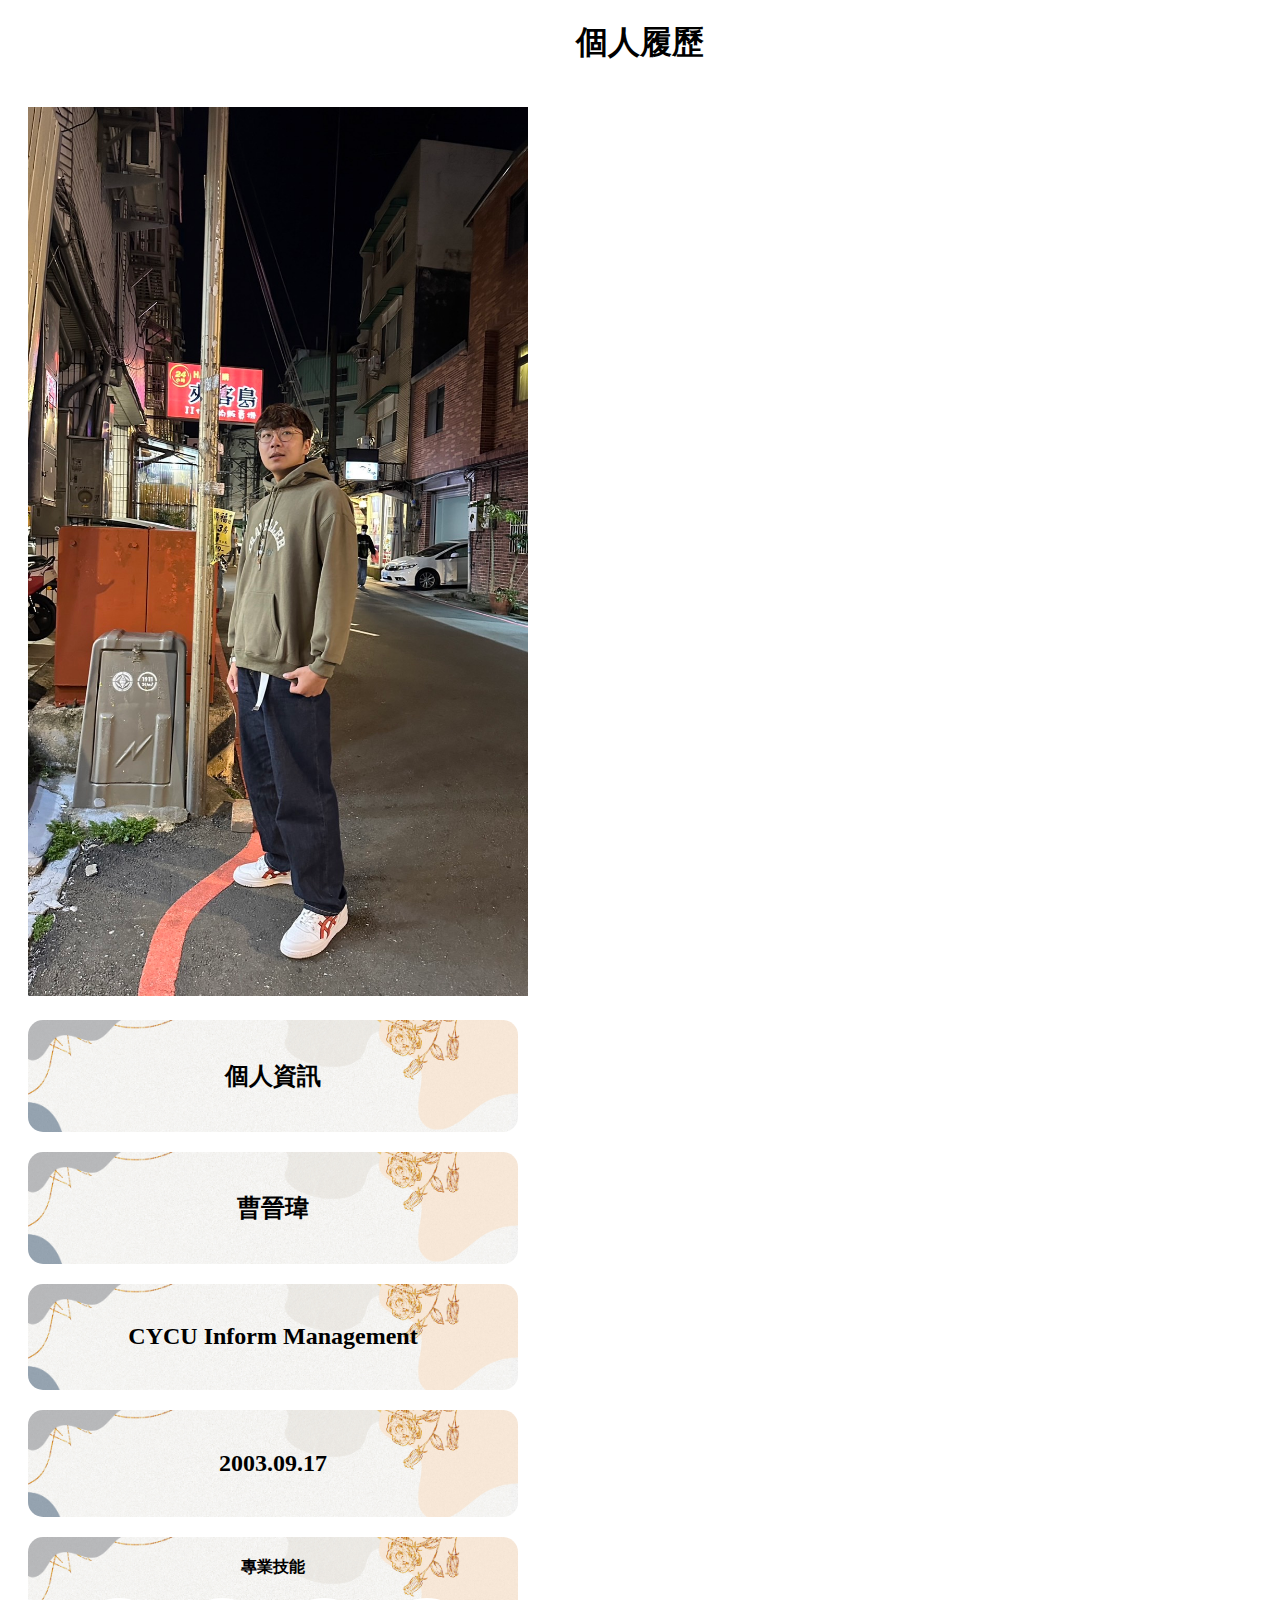
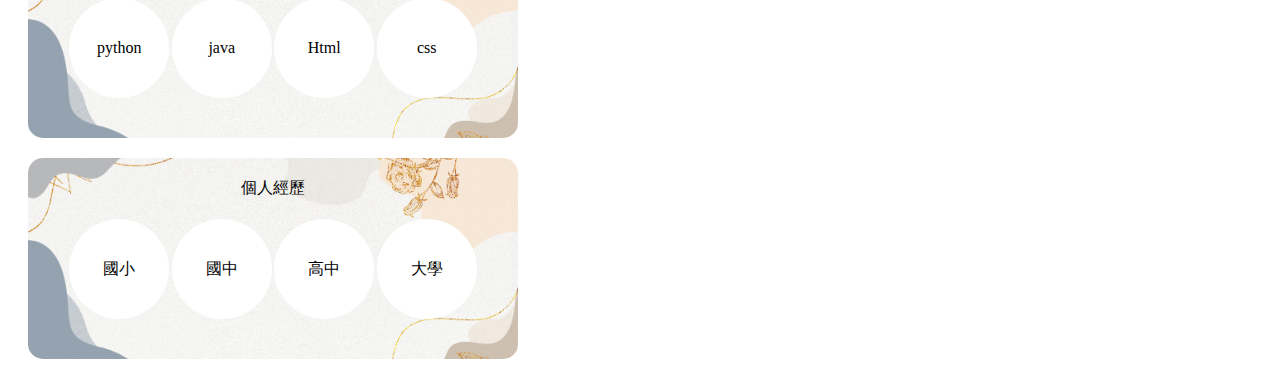
==== jim.html @ 3f8bfec7 "第一次提交" ====
<!DOCTYPE html>
<html lang="en">
<head>
    <meta charset="UTF-8">
    <meta name="viewport" content="width=device-width, initial-scale=1.0">
    <title>個人履歷</title>
    <link rel="stylesheet" href="style.css"
</head>

<body>
    <header>
        <h1>個人履歷</h1>
    </header>

    <main>
        <article>
            <section>
                <img src="img/123.jpg" alt="Description of the image"  width="500" >
            </section>
            <section >
                <div class="card">
                    <div >
                        <h2>個人資訊</h2>
                    </div>
                </div>
            </section>
            <section>
                <div class="card">
                    <h2>曹晉瑋</h2>
                </div>
            </section>
            <section>
                <div class="card">
                    <h2>CYCU Inform Management</h2>
                </div>
            </section>
            <section>
                <div class="card">
                    <h2>2003.09.17</h2>
                </div>
            </section>
            <section>
                
                <div class="card">
                    <a><b>專業技能</b></a>
                    <div class="fix-typesetting">
                        <div class="fix" mar>
                            <p>python<p>
                        </div>
                        <div class="fix">
                            <p>java</p>
                        </div>
                        <div class="fix">
                            <p>Html</p>
                        </div>
                        <div class="fix">
                            <p>css</p>
                        </div>
                    </div>
                </div>
            </section>
            <section>
                <div class="card1">
                    <a>個人經歷</a>
                    <div class="fix-typesetting">
                        <div class="fix" mar>
                            <p>國小<p>
                        </div>
                        <div class="fix">
                            <p>國中</p>
                        </div>
                        <div class="fix">
                            <p>高中</p>
                        </div>
                        <div class="fix">
                            <p>大學</p>
                        </div>
                    </div>
                    
                </div>
            </section>
        </article>
        
    </main>
</body>
</html>
---- style.css ----
.card{
   background-image: url(img/61aef65f10f9d1638856287772.jpg);
   background-size: cover;
   padding: 20px;
   margin: 20px 10px;
   border-radius: 15px;
   margin-left: auto;
}

.card1{
   background-image: url(img/61aef65f10f9d1638856287772.jpg);
   background-size: cover;
   padding: 20px;
   margin: 20px 10px;
   border-radius: 15px;
   margin-left: auto;
}
main{
   padding: 20px;
}

article{  
   float: left;
}

.mugshot{
   background-image: url(img/61aef65f10f9d1638856287772.jpg);

}

h2,h1{
   
   text-align: center;
   display: flex;
   justify-content: center;
   align-items: center;
   color: black;
   text-align: center;
}


.fix-typesetting{
   display: flex;
   justify-content: space-around;
   margin: 20px;
}

.fix{
   width: 100px;
   height: 100px;
   background-color: white;
   border-radius: 50%; 
   display: flex;
   justify-content: center;
   align-items: center;
   text-align: center;
   
}

.fix p{
   margin: 0;
}

a{

   text-align: center;
   display: flex;
   justify-content: center;
}
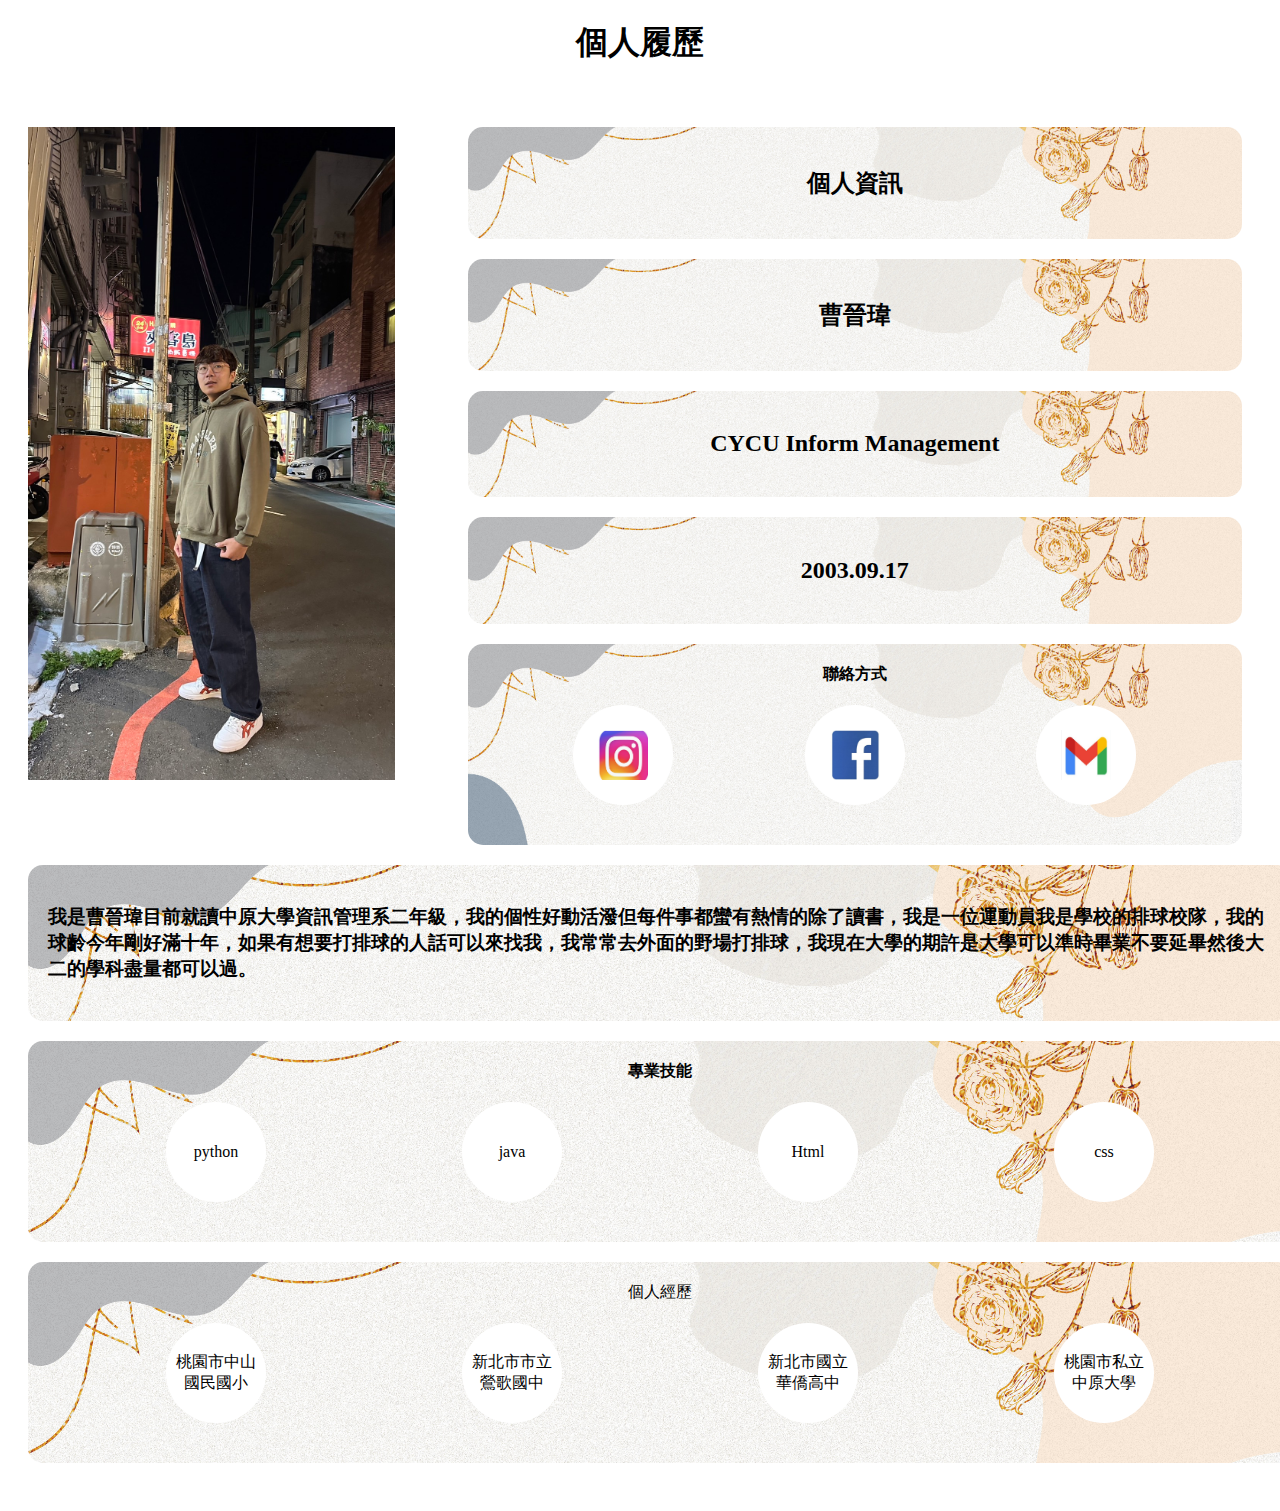
==== commit a416d751: "第二次推送" ====
--- a/jim.html
+++ b/jim.html
@@ -15,36 +15,49 @@
     <main>
         <article>
             <section>
-                <img src="img/123.jpg" alt="Description of the image"  width="500" >
-            </section>
-            <section >
+                <img src="img/123.jpg" alt="Description of the image" width="30%" width="500" class="right">
                 <div class="card">
-                    <div >
-                        <h2>個人資訊</h2>
+                    <h2>個人資訊</h2>
+                </div>
+                <div class="card">
+                    <h2>曹晉瑋</h2>
+                </div>
+                <div class="card">
+                    <h2>CYCU Inform Management</h2>
+                </div>
+                <div class="card">
+                    <h2>2003.09.17</h2>
+                </div>
+                <div class="card">
+                    <a><b>聯絡方式</b></a>
+                    <div class="fix-typesetting">
+                        <div class="fix">
+                            <a href="https://www.instagram.com/jim_wei.0917/" target="_blank">
+                                <img src="img/456.jpg" alt="Description of the image"  class="ig">
+                            </a>
+                        </div>
+                        <div class="fix">
+                            <a href="https://www.facebook.com/profile.php?id=100010254341733&locale=zh_TW/" target="_blank">
+                                <img src="img/messageImage_1699853741538.jpg" alt="Description of the image"  class="ig">
+                            </a>
+                        </div>
+                        <div class="fix">
+                            <a href="mailto:jim20030917@gmail.com">
+                                <img src="img/emal.jpg" alt="Description of the image"  class="ig">
+                            </a>
+                        </div>
                     </div>
                 </div>
             </section>
-            <section>
-                <div class="card">
-                    <h2>曹晉瑋</h2>
+
+            <section style="clear: left;">
+                <div class="card1">
+                    <h3>我是曹晉瑋目前就讀中原大學資訊管理系二年級，我的個性好動活潑但每件事都蠻有熱情的除了讀書，我是一位運動員我是學校的排球校隊，我的球齡今年剛好滿十年，如果有想要打排球的人話可以來找我，我常常去外面的野場打排球，我現在大學的期許是大學可以準時畢業不要延畢然後大二的學科盡量都可以過。</h3>
                 </div>
-            </section>
-            <section>
-                <div class="card">
-                    <h2>CYCU Inform Management</h2>
-                </div>
-            </section>
-            <section>
-                <div class="card">
-                    <h2>2003.09.17</h2>
-                </div>
-            </section>
-            <section>
-                
-                <div class="card">
+                <div class="card1">
                     <a><b>專業技能</b></a>
                     <div class="fix-typesetting">
-                        <div class="fix" mar>
+                        <div class="fix">
                             <p>python<p>
                         </div>
                         <div class="fix">
@@ -58,29 +71,25 @@
                         </div>
                     </div>
                 </div>
-            </section>
-            <section>
                 <div class="card1">
                     <a>個人經歷</a>
                     <div class="fix-typesetting">
-                        <div class="fix" mar>
-                            <p>國小<p>
+                        <div class="fix" >
+                             <p>桃園市中山<br>國民國小<p>
                         </div>
                         <div class="fix">
-                            <p>國中</p>
+                            <p>新北市市立<br>鶯歌國中</p>
                         </div>
                         <div class="fix">
-                            <p>高中</p>
+                            <p>新北市國立<br>華僑高中</p>
                         </div>
                         <div class="fix">
-                            <p>大學</p>
+                            <p>桃園市私立<br>中原大學</p>  
                         </div>
-                    </div>
-                    
+                    </div>                   
                 </div>
             </section>
         </article>
-        
     </main>
 </body>
 </html>--- a/style.css
+++ b/style.css
@@ -5,6 +5,7 @@
    margin: 20px 10px;
    border-radius: 15px;
    margin-left: auto;
+   width: 60%;
 }
 
 .card1{
@@ -14,13 +15,16 @@
    margin: 20px 10px;
    border-radius: 15px;
    margin-left: auto;
+   width: 100%;
 }
+
 main{
    padding: 20px;
 }
 
-article{  
+.right{
    float: left;
+   margin-bottom: 20px;
 }
 
 .mugshot{
@@ -28,8 +32,7 @@
 
 }
 
-h2,h1{
-   
+h2,h1{  
    text-align: center;
    display: flex;
    justify-content: center;
@@ -37,7 +40,6 @@
    color: black;
    text-align: center;
 }
-
 
 .fix-typesetting{
    display: flex;
@@ -54,7 +56,6 @@
    justify-content: center;
    align-items: center;
    text-align: center;
-   
 }
 
 .fix p{
@@ -62,8 +63,16 @@
 }
 
 a{
-
    text-align: center;
    display: flex;
    justify-content: center;
 }
+
+.photo{
+   padding-top: 20px;
+}
+
+.ig{
+   width: 50px;
+   height: 50px;
+}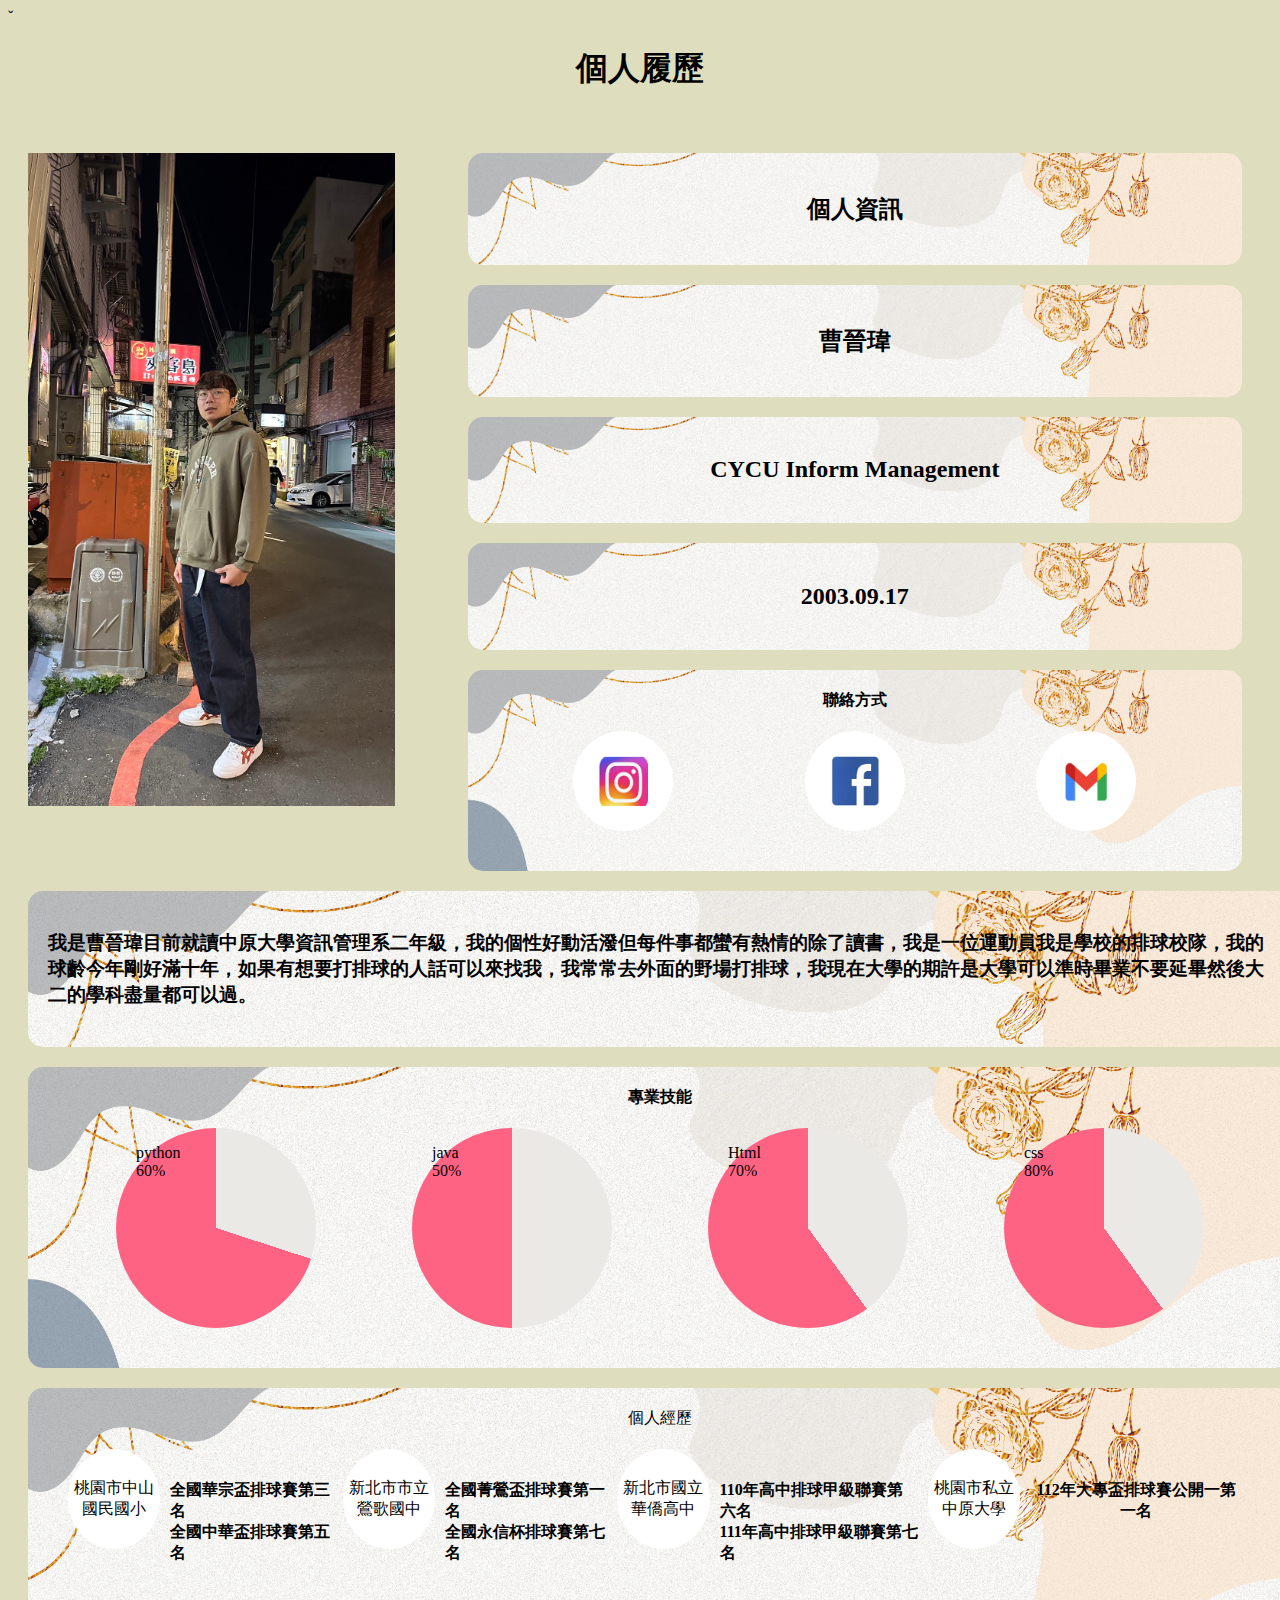
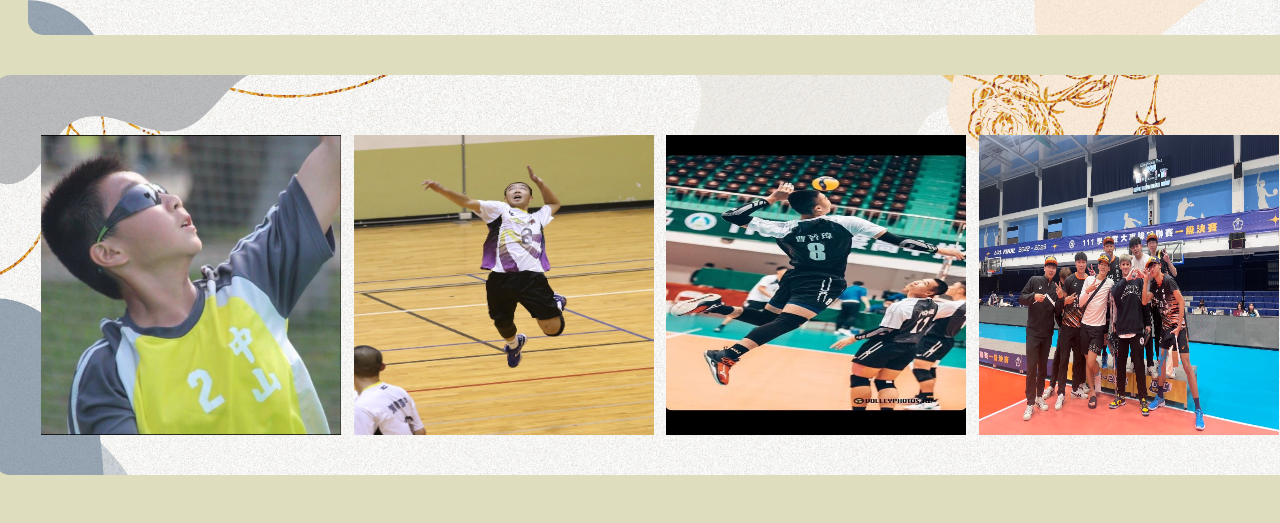
==== commit 2c5b44e6: "第三次推送" ====
--- a/jim.html
+++ b/jim.html
@@ -1,10 +1,11 @@
-<!DOCTYPE html>
+ˇ<!DOCTYPE html>
 <html lang="en">
 <head>
     <meta charset="UTF-8">
     <meta name="viewport" content="width=device-width, initial-scale=1.0">
     <title>個人履歷</title>
     <link rel="stylesheet" href="style.css"
+    
 </head>
 
 <body>
@@ -34,7 +35,7 @@
                         <div class="fix">
                             <a href="https://www.instagram.com/jim_wei.0917/" target="_blank">
                                 <img src="img/456.jpg" alt="Description of the image"  class="ig">
-                            </a>
+                            </a>  
                         </div>
                         <div class="fix">
                             <a href="https://www.facebook.com/profile.php?id=100010254341733&locale=zh_TW/" target="_blank">
@@ -57,36 +58,42 @@
                 <div class="card1">
                     <a><b>專業技能</b></a>
                     <div class="fix-typesetting">
-                        <div class="fix">
-                            <p>python<p>
-                        </div>
-                        <div class="fix">
-                            <p>java</p>
-                        </div>
-                        <div class="fix">
-                            <p>Html</p>
-                        </div>
-                        <div class="fix">
-                            <p>css</p>
-                        </div>
+                        <div class="pie-chart"><p class="text-move">python<br>60%</p></div>
+                        <div class="pie-chart1"><p class="text-move">java<br>50%</p></div>
+                        <div class="pie-chart2"><p class="text-move">Html<br>70%</p></div>
+                        <div class="pie-chart3"><p class="text-move">css<br>80%</p></div>
                     </div>
                 </div>
                 <div class="card1">
-                    <a>個人經歷</a>
+                    <a>個人經歷</a>  
+                    <div class="fix-typesetting">             
+                        <div  class="fix">
+                             <a>桃園市中山<br>國民國小</a>
+                        </div>
+                        <h4>全國華宗盃排球賽第三名<br>全國中華盃排球賽第五名</h4>
+                        <div  class="fix">
+                            <a>新北市市立<br>鶯歌國中</a>
+                        </div>
+                        <h4>全國菁鶯盃排球賽第一名<br>全國永信杯排球賽第七名</h4>
+                        <div  class="fix">
+                            <a>新北市國立<br>華僑高中</a>
+                        </div>
+                        <h4>110年高中排球甲級聯賽第六名<br>111年高中排球甲級聯賽第七名</h4>
+                        <div   class="fix">
+                            <a>桃園市私立<br>中原大學</h4>  
+                        </div>
+                        <h4>112年大專盃排球賽公開一第一名</h4>
+                    </div>                              
+                </div>
+            </section>
+            <section>
+                <div class="card1">
                     <div class="fix-typesetting">
-                        <div class="fix" >
-                             <p>桃園市中山<br>國民國小<p>
-                        </div>
-                        <div class="fix">
-                            <p>新北市市立<br>鶯歌國中</p>
-                        </div>
-                        <div class="fix">
-                            <p>新北市國立<br>華僑高中</p>
-                        </div>
-                        <div class="fix">
-                            <p>桃園市私立<br>中原大學</p>  
-                        </div>
-                    </div>                   
+                        <img src="img/789.jpg" alt="Description of the image" width="30%" width="300" class="photo" >
+                        <img src="img/1234.jpg" alt="Description of the image" width="30%" width="300" class="photo">
+                        <img src="img/4567.jpg" alt="Description of the image" width="30%"width="300" class="photo">
+                        <img src="img/S__27181083.jpg" alt="Description of the image" width="30%" width="300" width="300" class="photo" >
+                    </div>
                 </div>
             </section>
         </article>
--- a/style.css
+++ b/style.css
@@ -1,10 +1,14 @@
+body{
+   background-color: #DEDEBE ;
+}
+
 .card{
    background-image: url(img/61aef65f10f9d1638856287772.jpg);
    background-size: cover;
    padding: 20px;
    margin: 20px 10px;
    border-radius: 15px;
-   margin-left: auto;
+   margin-left: auto; 
    width: 60%;
 }
 
@@ -26,6 +30,8 @@
    float: left;
    margin-bottom: 20px;
 }
+
+
 
 .mugshot{
    background-image: url(img/61aef65f10f9d1638856287772.jpg);
@@ -59,10 +65,19 @@
 }
 
 .fix p{
-   margin: 0;
+   font-family: CASLON;
+}
+
+h4{
+  padding: 10px;
+}
+
+.text-move{
+   margin-left: 20px;
 }
 
 a{
+   font-family: 新細明體;
    text-align: center;
    display: flex;
    justify-content: center;
@@ -70,9 +85,59 @@
 
 .photo{
    padding-top: 20px;
+   width: 300px;
+   height: 300px;
 }
 
 .ig{
    width: 50px;
    height: 50px;
-}+}
+
+.txt{
+   display: flex;
+}
+
+.pie-chart {
+   width: 200px;
+   height: 200px;
+   border-radius: 50%;
+   background: conic-gradient(
+    #ebe9e5 30% 30%,       
+     #FF6384 30% 60%,      
+     #FF6384 40% 100% 
+     );
+} 
+    
+.pie-chart1 {
+   width: 200px;
+   height: 200px;
+   border-radius: 50%;
+   background: conic-gradient(
+      #ebe9e5 50% 50%,             
+     #FF6384 50% 100% 
+     );
+} 
+
+.pie-chart2 {
+   width: 200px;
+   height: 200px;
+   border-radius: 50%;
+   background: conic-gradient(
+      #ebe9e5 40% 40%,       
+     #FF6384 30% 70%,      
+     #FF6384 30% 100% 
+     );
+     
+} 
+
+.pie-chart3 {
+   width: 200px;
+   height: 200px;
+   border-radius: 50%;
+   background: conic-gradient(
+      #ebe9e5 40% 40%,       
+      #FF6384 40% 80%,      
+      #FF6384 20% 100% 
+      );
+} 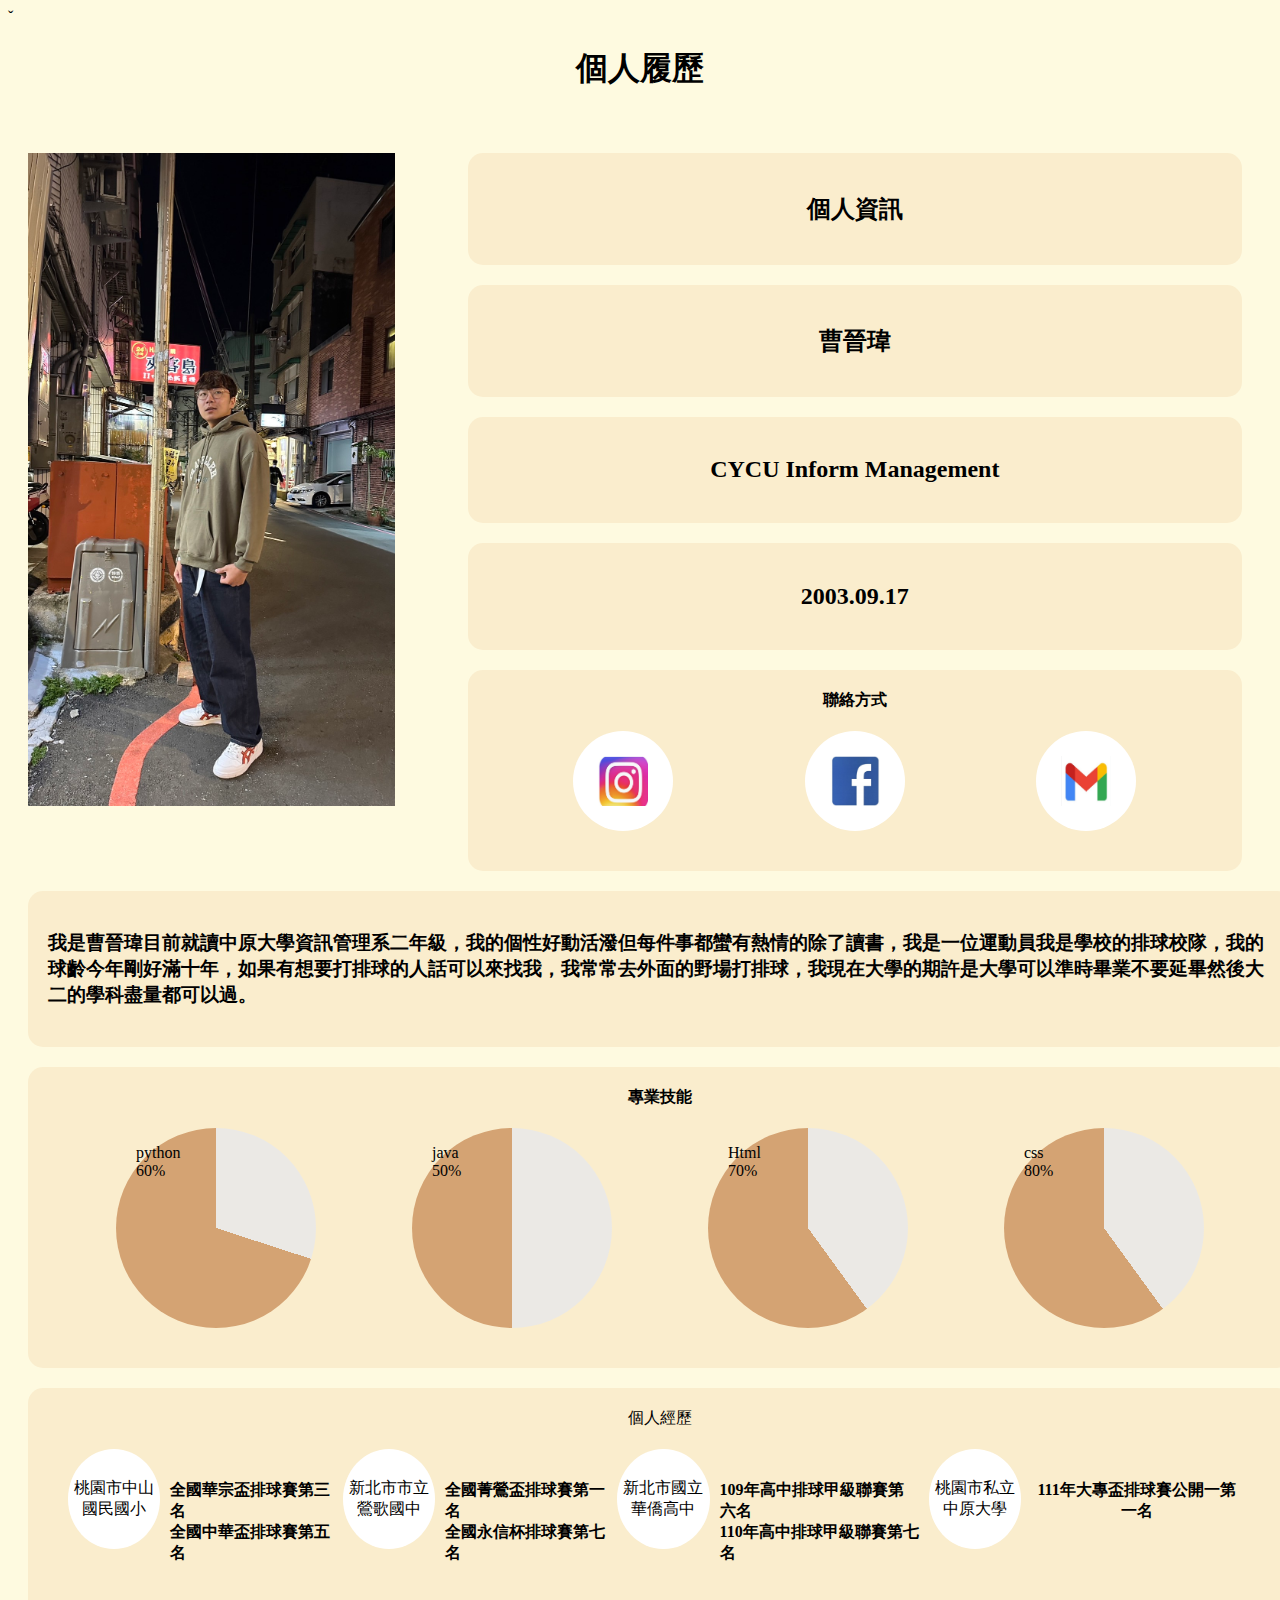
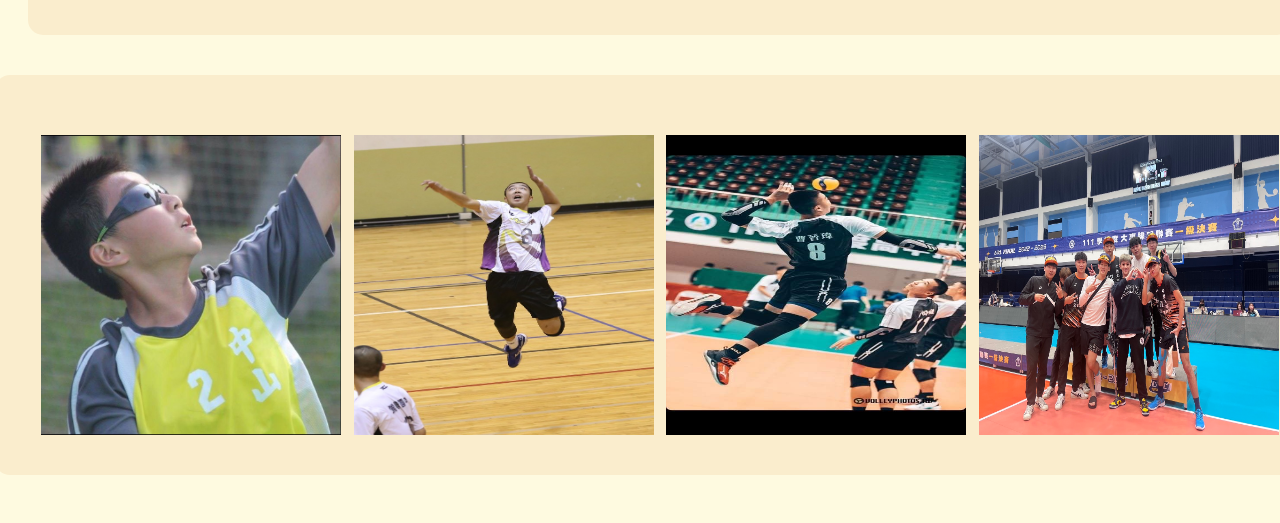
==== commit a54f2dac: "第四次推送" ====
--- a/jim.html
+++ b/jim.html
@@ -78,11 +78,11 @@
                         <div  class="fix">
                             <a>新北市國立<br>華僑高中</a>
                         </div>
-                        <h4>110年高中排球甲級聯賽第六名<br>111年高中排球甲級聯賽第七名</h4>
+                        <h4>109年高中排球甲級聯賽第六名<br>110年高中排球甲級聯賽第七名</h4>
                         <div   class="fix">
                             <a>桃園市私立<br>中原大學</h4>  
                         </div>
-                        <h4>112年大專盃排球賽公開一第一名</h4>
+                        <h4>111年大專盃排球賽公開一第一名</h4>
                     </div>                              
                 </div>
             </section>
--- a/style.css
+++ b/style.css
@@ -1,9 +1,9 @@
 body{
-   background-color: #DEDEBE ;
+   background-color: #fefae0 ;
 }
 
 .card{
-   background-image: url(img/61aef65f10f9d1638856287772.jpg);
+   background-color: #faedcd;
    background-size: cover;
    padding: 20px;
    margin: 20px 10px;
@@ -13,7 +13,7 @@
 }
 
 .card1{
-   background-image: url(img/61aef65f10f9d1638856287772.jpg);
+   background-color: #faedcd;
    background-size: cover;
    padding: 20px;
    margin: 20px 10px;
@@ -104,8 +104,8 @@
    border-radius: 50%;
    background: conic-gradient(
     #ebe9e5 30% 30%,       
-     #FF6384 30% 60%,      
-     #FF6384 40% 100% 
+    #d4a373 30% 60%,      
+    #d4a373 40% 100% 
      );
 } 
     
@@ -115,7 +115,7 @@
    border-radius: 50%;
    background: conic-gradient(
       #ebe9e5 50% 50%,             
-     #FF6384 50% 100% 
+      #d4a373 50% 100% 
      );
 } 
 
@@ -125,8 +125,8 @@
    border-radius: 50%;
    background: conic-gradient(
       #ebe9e5 40% 40%,       
-     #FF6384 30% 70%,      
-     #FF6384 30% 100% 
+      #d4a373 30% 70%,      
+      #d4a373 30% 100% 
      );
      
 } 
@@ -137,7 +137,7 @@
    border-radius: 50%;
    background: conic-gradient(
       #ebe9e5 40% 40%,       
-      #FF6384 40% 80%,      
-      #FF6384 20% 100% 
+      #d4a373 40% 80%,      
+      #d4a373 20% 100% 
       );
 } 